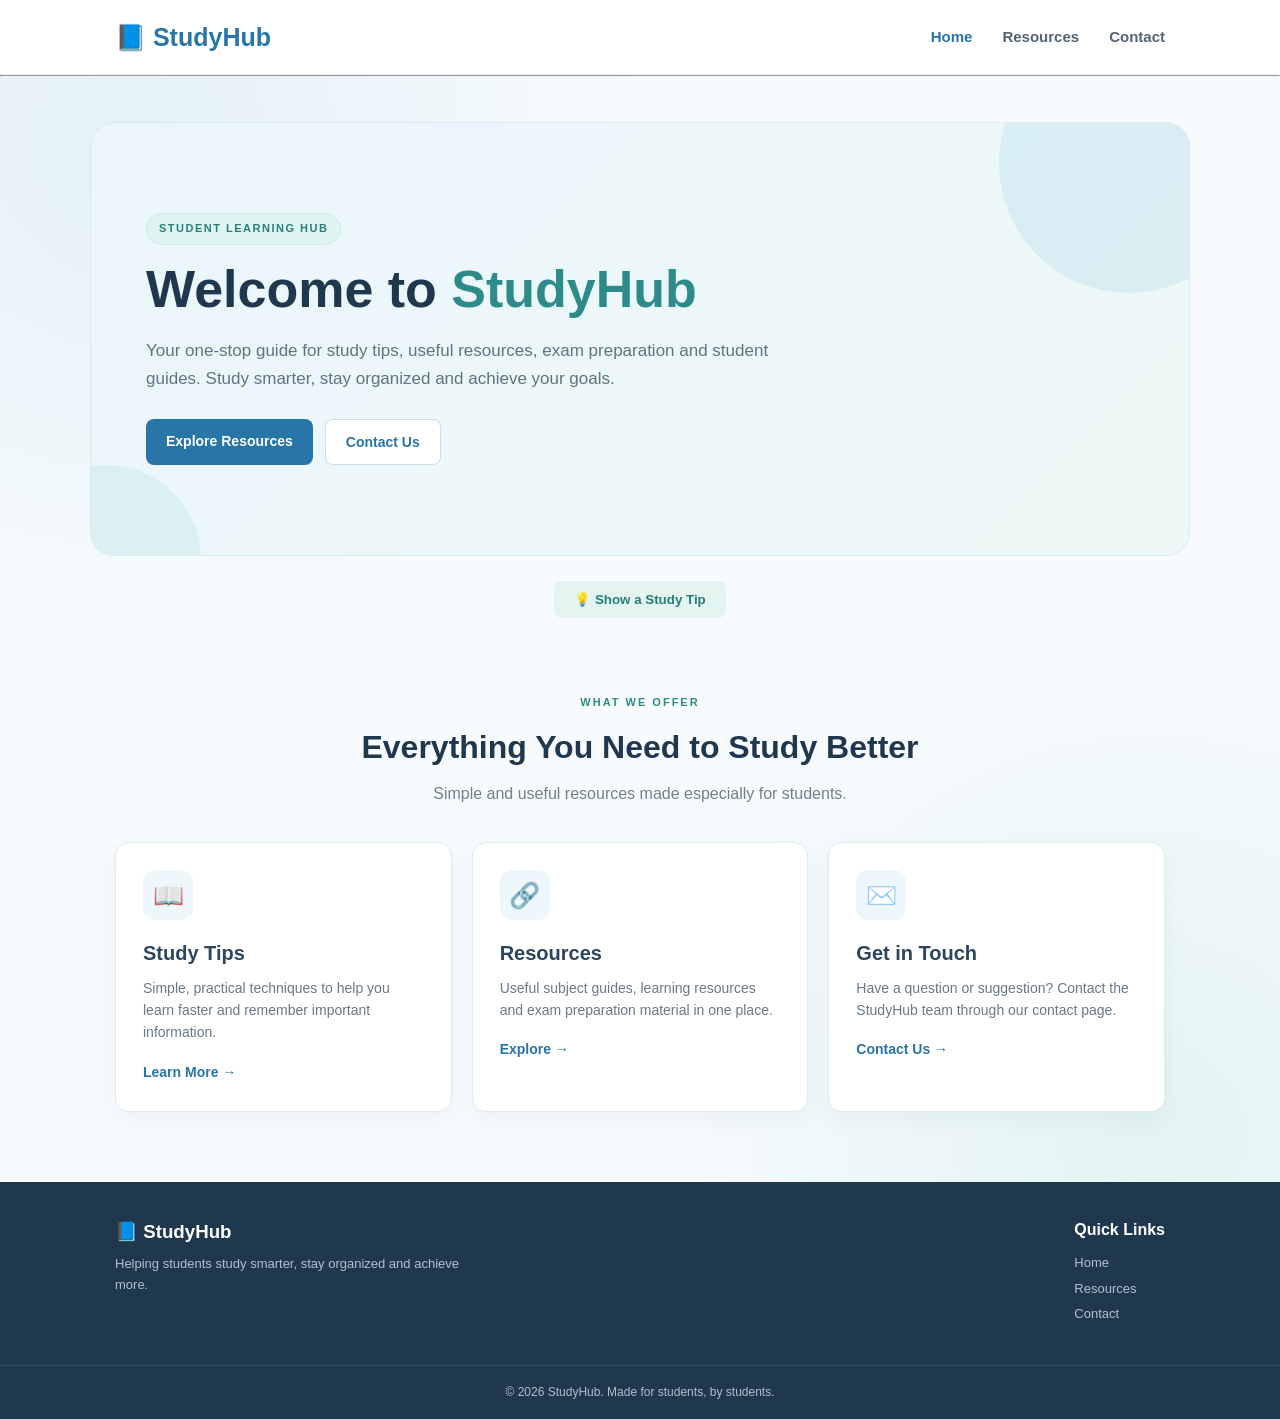
==== index.html @ 86291d68 "Add files via upload" ====
<!DOCTYPE html>
<html lang="en">
<head>
    <meta charset="UTF-8">
    <meta name="viewport" content="width=device-width, initial-scale=1.0">

    <title>StudyHub - Home</title>

    <link rel="stylesheet" href="style.css">
</head>

<body>

    <!-- Header -->
    <header>
        <nav class="navbar">

            <a href="index.html" class="logo">
                📘 StudyHub
            </a>

            <button class="menu-btn" onclick="toggleMenu()">
                ☰
            </button>

            <ul class="nav-links" id="navLinks">
                <li>
                    <a href="index.html" class="active">Home</a>
                </li>

                <li>
                    <a href="resources.html">Resources</a>
                </li>

                <li>
                    <a href="contact.html">Contact</a>
                </li>
            </ul>

        </nav>
    </header>
<hr>

    <!-- Main Content -->
    <main>

        <!-- Hero Section -->
        <section class="hero">

            <div class="hero-content">

                <span class="badge">
                    STUDENT LEARNING HUB
                </span>

                <h1>
                    Welcome to <span>StudyHub</span>
                </h1>

                <p>
                    Your one-stop guide for study tips, useful resources,
                    exam preparation and student guides.
                    Study smarter, stay organized and achieve your goals.
                </p>

                <div class="hero-buttons">

                    <a href="resources.html" class="btn">
                        Explore Resources
                    </a>

                    <a href="contact.html" class="btn outline-btn">
                        Contact Us
                    </a>

                </div>

            </div>

        </section>


        <!-- Study Tip -->
        <section class="tip-section">

            <button class="tip-button" onclick="showTip()">
                💡 Show a Study Tip
            </button>

            <div id="studyTip" class="study-tip">
                <strong>Tip:</strong>
                Study in short 25-minute sessions with 5-minute breaks.
                This can help you stay focused for longer.
            </div>

        </section>


        <!-- Main Topics -->
        <section class="topics">

            <div class="section-heading">
                <span>WHAT WE OFFER</span>

                <h2>
                    Everything You Need to Study Better
                </h2>

                <p>
                    Simple and useful resources made especially for students.
                </p>
            </div>


            <div class="cards">

                <div class="card">

                    <div class="card-icon">
                        📖
                    </div>

                    <h3>
                        Study Tips
                    </h3>

                    <p>
                        Simple, practical techniques to help you learn
                        faster and remember important information.
                    </p>

                    <a href="resources.html">
                        Learn More →
                    </a>

                </div>


                <div class="card">

                    <div class="card-icon">
                        🔗
                    </div>

                    <h3>
                        Resources
                    </h3>

                    <p>
                        Useful subject guides, learning resources and
                        exam preparation material in one place.
                    </p>

                    <a href="resources.html">
                        Explore →
                    </a>

                </div>


                <div class="card">

                    <div class="card-icon">
                        ✉️
                    </div>

                    <h3>
                        Get in Touch
                    </h3>

                    <p>
                        Have a question or suggestion?
                        Contact the StudyHub team through our contact page.
                    </p>

                    <a href="contact.html">
                        Contact Us →
                    </a>

                </div>

            </div>

        </section>

    </main>


    <!-- Footer -->
    <footer>

        <div class="footer-content">

            <div>
                <h3>📘 StudyHub</h3>

                <p>
                    Helping students study smarter,
                    stay organized and achieve more.
                </p>
            </div>

            <div>
                <h4>Quick Links</h4>

                <a href="index.html">Home</a>
                <a href="resources.html">Resources</a>
                <a href="contact.html">Contact</a>
            </div>

        </div>

        <div class="copyright">
            © 2026 StudyHub. Made for students, by students.
        </div>

    </footer>


    <script src="script.js"></script>

</body>
</html>
---- style.css ----
/* ===================================
   STUDYHUB - MAIN CSS
=================================== */


/* Reset */

* {
    margin: 0;
    padding: 0;
    box-sizing: border-box;
}


html {
    scroll-behavior: smooth;
}


body {
    font-family: Arial, Helvetica, sans-serif;

    color: #26384a;

    background:
        radial-gradient(
            circle at 10% 10%,
            rgba(84, 168, 214, 0.12),
            transparent 30%
        ),

        radial-gradient(
            circle at 90% 80%,
            rgba(79, 190, 166, 0.12),
            transparent 30%
        ),

        #f7fbfd;

    min-height: 100vh;

    line-height: 1.6;
}


/* ===================================
   HEADER
=================================== */

header {
    background: rgba(255, 255, 255, 0.94);

    border-bottom: 1px solid #e4edf2;

    position: sticky;

    top: 0;

    z-index: 1000;

    backdrop-filter: blur(10px);
}


.navbar {
    max-width: 1100px;

    margin: auto;

    padding: 17px 25px;

    display: flex;

    align-items: center;

    justify-content: space-between;
}


.logo {
    color: #2875a8;

    text-decoration: none;

    font-size: 25px;

    font-weight: 700;
}


.nav-links {
    display: flex;

    list-style: none;

    gap: 30px;
}


.nav-links a {
    color: #526474;

    text-decoration: none;

    font-size: 15px;

    font-weight: 600;

    transition: 0.25s;
}


.nav-links a:hover,
.nav-links a.active {
    color: #2875a8;
}


.menu-btn {
    display: none;

    border: none;

    background: transparent;

    color: #2875a8;

    font-size: 25px;

    cursor: pointer;
}


/* ===================================
   HERO
=================================== */

.hero {
    max-width: 1100px;

    margin: 45px auto 25px;

    padding: 90px 55px;

    border-radius: 24px;

    background:
        linear-gradient(
            135deg,
            #eaf6fc,
            #edf9f6
        );

    border: 1px solid #dcebf1;

    position: relative;

    overflow: hidden;
}


.hero::before {
    content: "";

    width: 260px;

    height: 260px;

    background: rgba(79, 166, 210, 0.12);

    border-radius: 50%;

    position: absolute;

    right: -70px;

    top: -90px;
}


.hero::after {
    content: "";

    width: 190px;

    height: 190px;

    background: rgba(71, 179, 156, 0.10);

    border-radius: 50%;

    position: absolute;

    left: -80px;

    bottom: -100px;
}


.hero-content {
    max-width: 700px;

    position: relative;

    z-index: 2;
}


.badge {
    display: inline-block;

    color: #287e7b;

    background: #e0f4f1;

    border: 1px solid #cceae6;

    padding: 6px 12px;

    border-radius: 50px;

    font-size: 11px;

    letter-spacing: 1.5px;

    font-weight: 700;

    margin-bottom: 15px;
}


.hero h1 {
    color: #20384e;

    font-size: 52px;

    line-height: 1.15;

    margin-bottom: 18px;
}


.hero h1 span {
    color: #2d8c89;
}


.hero p {
    color: #617282;

    font-size: 17px;

    max-width: 650px;

    margin-bottom: 27px;
}


.hero-buttons {
    display: flex;

    gap: 12px;

    flex-wrap: wrap;
}


/* ===================================
   BUTTONS
=================================== */

.btn {
    display: inline-block;

    background: #2875a8;

    color: white;

    text-decoration: none;

    border: none;

    padding: 11px 20px;

    border-radius: 8px;

    font-size: 14px;

    font-weight: 700;

    cursor: pointer;

    transition: 0.25s;
}


.btn:hover {
    background: #205f8b;

    transform: translateY(-2px);
}


.outline-btn {
    color: #2875a8;

    background: white;

    border: 1px solid #cbdfe9;
}


.outline-btn:hover {
    color: #2875a8;

    background: #f1f8fb;
}


/* ===================================
   STUDY TIP
=================================== */

.tip-section {
    max-width: 1100px;

    margin: 25px auto;

    padding: 0 25px;

    text-align: center;
}


.tip-button {
    border: none;

    background: #e3f4f1;

    color: #277d79;

    padding: 11px 20px;

    border-radius: 8px;

    font-weight: 700;

    cursor: pointer;

    transition: 0.25s;
}


.tip-button:hover {
    background: #d4ebe8;

    transform: translateY(-2px);
}


.study-tip {
    display: none;

    max-width: 650px;

    margin: 17px auto 0;

    padding: 14px 18px;

    background: white;

    border: 1px solid #d9ebe9;

    border-left: 4px solid #42a5a0;

    border-radius: 8px;

    color: #52706e;

    text-align: left;
}


.study-tip.show {
    display: block;
}


/* ===================================
   SECTION HEADINGS
=================================== */

.topics {
    max-width: 1100px;

    margin: 70px auto;

    padding: 0 25px;
}


.section-heading {
    text-align: center;

    max-width: 650px;

    margin: auto auto 35px;
}


.section-heading span {
    color: #2d8c89;

    font-size: 11px;

    letter-spacing: 2px;

    font-weight: 700;
}


.section-heading h2 {
    color: #20384e;

    font-size: 32px;

    margin: 8px 0;
}


.section-heading p {
    color: #71808e;
}


/* ===================================
   CARDS
=================================== */

.cards {
    display: grid;

    grid-template-columns: repeat(3, 1fr);

    gap: 20px;
}


.card {
    background: white;

    border: 1px solid #e1eaf0;

    border-radius: 14px;

    padding: 27px;

    box-shadow:
        0 7px 22px rgba(45, 80, 105, 0.06);

    transition: 0.25s;
}


.card:hover {
    transform: translateY(-5px);

    box-shadow:
        0 12px 30px rgba(45, 80, 105, 0.10);
}


.card-icon {
    width: 50px;

    height: 50px;

    display: flex;

    align-items: center;

    justify-content: center;

    background: #eef7fb;

    border-radius: 12px;

    font-size: 25px;

    margin-bottom: 17px;
}


.card h3 {
    color: #2b465e;

    font-size: 20px;

    margin-bottom: 8px;
}


.card p {
    color: #687987;

    font-size: 14px;

    margin-bottom: 15px;
}


.card a {
    color: #2875a8;

    text-decoration: none;

    font-size: 14px;

    font-weight: 700;
}


/* ===================================
   PAGE HEADING
=================================== */

.page-heading {
    max-width: 750px;

    margin: 65px auto 45px;

    padding: 0 25px;

    text-align: center;
}


.page-heading h1 {
    color: #20384e;

    font-size: 43px;

    margin-bottom: 12px;
}


.page-heading p {
    color: #687987;

    font-size: 16px;
}


/* ===================================
   RESOURCES PAGE
=================================== */

.resources {
    max-width: 1100px;

    margin: auto;

    padding: 0 25px 70px;
}


.resource-grid {
    display: grid;

    grid-template-columns: repeat(3, 1fr);

    gap: 20px;
}


.resource-card {
    background: white;

    border: 1px solid #e1eaf0;

    border-radius: 14px;

    padding: 27px;

    box-shadow:
        0 7px 22px rgba(45, 80, 105, 0.06);

    transition: 0.25s;
}


.resource-card:hover {
    transform: translateY(-5px);

    box-shadow:
        0 12px 30px rgba(45, 80, 105, 0.10);
}


.resource-card h2 {
    color: #2b465e;

    font-size: 20px;

    margin-bottom: 8px;
}


.resource-card p {
    color: #687987;

    font-size: 14px;

    margin-bottom: 15px;
}


.resource-card ul {
    padding-left: 19px;

    color: #5e7080;

    font-size: 14px;
}


.resource-card li {
    margin-bottom: 5px;
}


/* ===================================
   CONTACT PAGE
=================================== */

.contact-area {
    max-width: 1000px;

    margin: auto;

    padding: 0 25px 70px;

    display: grid;

    grid-template-columns: 1fr 1fr;

    gap: 22px;
}


.about-card,
.form-card {
    background: white;

    border: 1px solid #e1eaf0;

    border-radius: 14px;

    padding: 30px;

    box-shadow:
        0 7px 22px rgba(45, 80, 105, 0.06);
}


.about-card h2,
.form-card h2 {
    color: #2b465e;

    font-size: 23px;

    margin-bottom: 12px;
}


.about-card p {
    color: #687987;

    font-size: 14px;

    margin-bottom: 15px;
}


.about-item {
    background: #f4f9fb;

    color: #526a7b;

    border-radius: 8px;

    padding: 10px 13px;

    margin-top: 9px;

    font-size: 14px;
}


/* ===================================
   FORM
=================================== */

.form-card label {
    display: block;

    color: #40576a;

    font-weight: 700;

    font-size: 14px;

    margin: 15px 0 6px;
}


.form-card input,
.form-card textarea {
    width: 100%;

    border: 1px solid #d5e1e8;

    border-radius: 7px;

    padding: 11px;

    font-family: inherit;

    font-size: 14px;

    outline: none;
}


.form-card input:focus,
.form-card textarea:focus {
    border-color: #55a4c9;

    box-shadow:
        0 0 0 3px rgba(85, 164, 201, 0.10);
}


.form-card textarea {
    resize: vertical;

    margin-bottom: 15px;
}


#formMessage {
    margin-top: 12px;

    font-size: 14px;

    font-weight: 700;
}


/* ===================================
   FOOTER
=================================== */

footer {
    background: #20384e;

    color: #d9e5ed;

    margin-top: 30px;
}


.footer-content {
    max-width: 1100px;

    margin: auto;

    padding: 35px 25px;

    display: flex;

    justify-content: space-between;

    gap: 30px;
}


.footer-content h3 {
    color: white;

    margin-bottom: 7px;
}


.footer-content h4 {
    color: white;

    margin-bottom: 10px;
}


.footer-content p {
    max-width: 380px;

    color: #afc0cd;

    font-size: 13px;
}


.footer-content a {
    display: block;

    color: #afc0cd;

    text-decoration: none;

    font-size: 13px;

    margin-bottom: 5px;
}


.footer-content a:hover {
    color: white;
}


.copyright {
    border-top: 1px solid rgba(255,255,255,0.1);

    text-align: center;

    padding: 17px;

    color: #aebfca;

    font-size: 12px;
}


/* ===================================
   RESPONSIVE
=================================== */

@media (max-width: 800px) {

    .menu-btn {
        display: block;
    }


    .nav-links {
        display: none;

        position: absolute;

        top: 67px;

        left: 0;

        right: 0;

        background: white;

        flex-direction: column;

        gap: 0;

        border-bottom: 1px solid #e2eaf0;
    }


    .nav-links.show {
        display: flex;
    }


    .nav-links li {
        text-align: center;

        padding: 14px;

        border-top: 1px solid #edf1f4;
    }


    .hero {
        margin: 25px 15px;

        padding: 60px 25px;
    }


    .hero h1 {
        font-size: 38px;
    }


    .cards,
    .resource-grid,
    .contact-area {
        grid-template-columns: 1fr;
    }


    .topics {
        margin-top: 50px;
    }


    .page-heading h1 {
        font-size: 35px;
    }


    .footer-content {
        flex-direction: column;
    }

}


@media (max-width: 450px) {

    .navbar {
        padding: 15px 18px;
    }


    .logo {
        font-size: 22px;
    }


    .hero h1 {
        font-size: 32px;
    }


    .hero p {
        font-size: 15px;
    }


    .hero-buttons {
        flex-direction: column;
    }


    .hero-buttons .btn {
        width: 100%;

        text-align: center;
    }

}
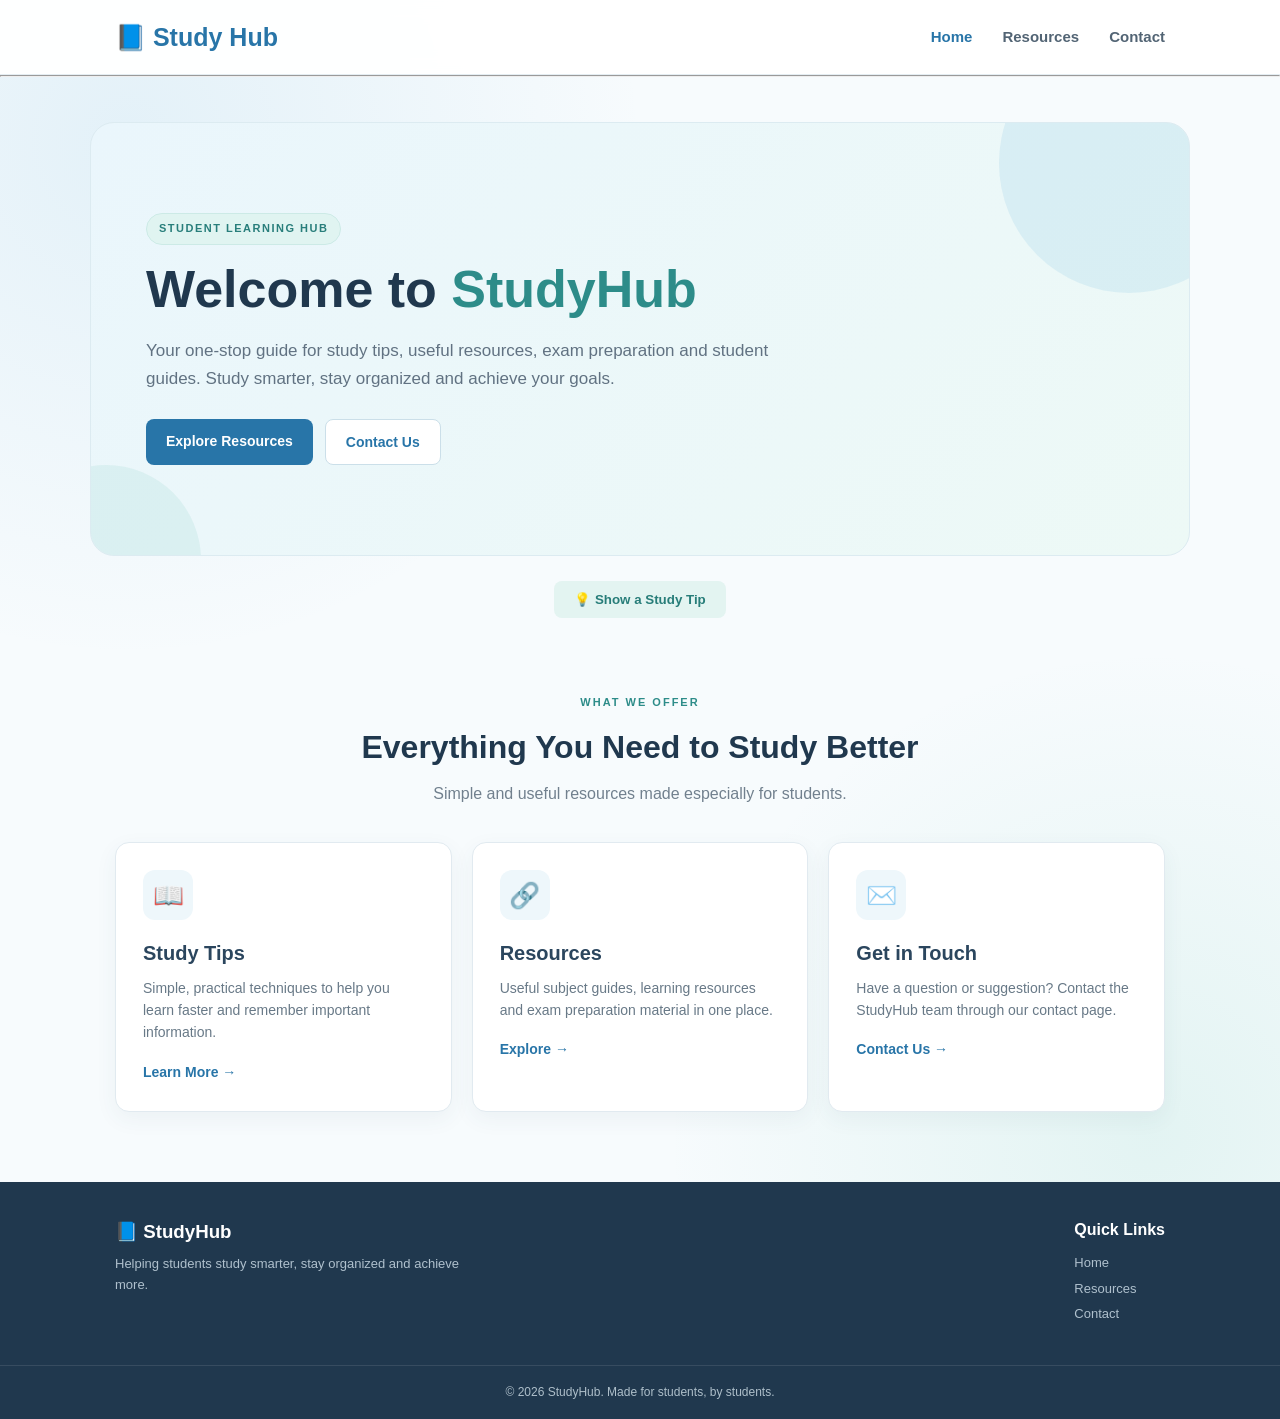
==== commit 772bd652: "Fix HTML encoding issues in index.html" ====
--- a/index.html
+++ b/index.html
@@ -16,7 +16,7 @@
         <nav class="navbar">
 
             <a href="index.html" class="logo">
-                📘 StudyHub
+                📘 Study Hub
             </a>
 
             <button class="menu-btn" onclick="toggleMenu()">
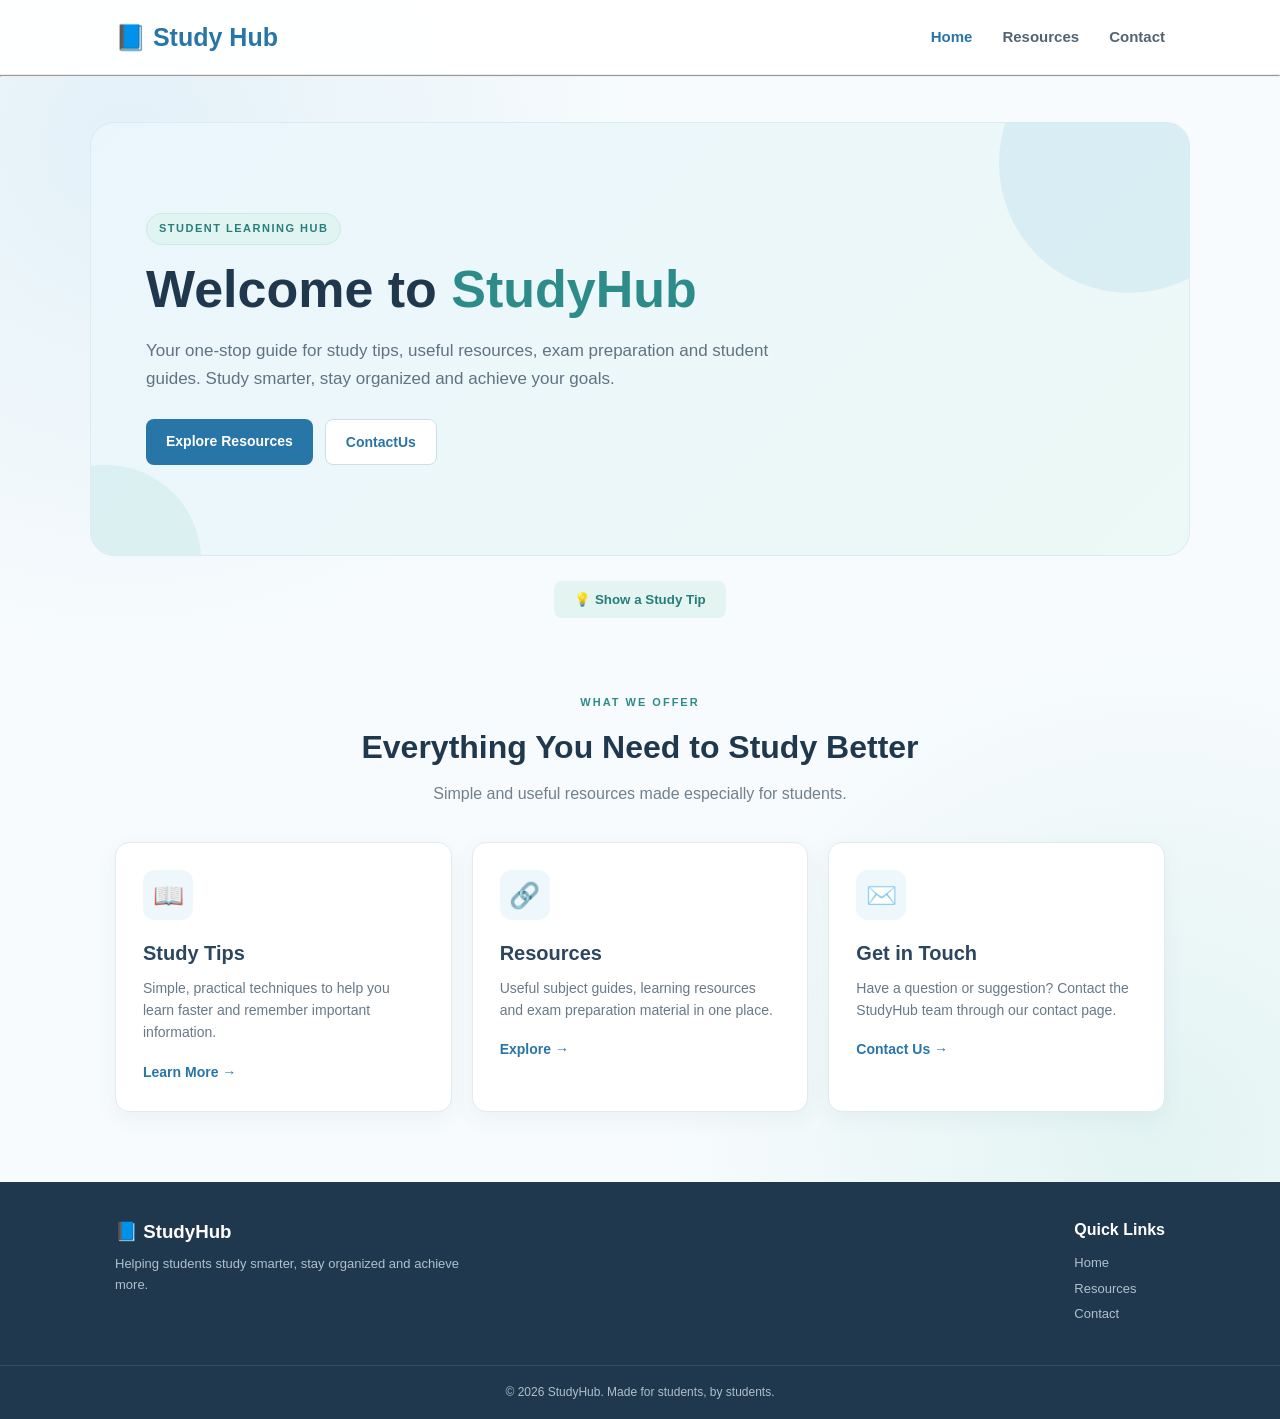
==== commit db30177a: "Fix HTML encoding issues in index.html" ====
--- a/index.html
+++ b/index.html
@@ -70,7 +70,7 @@
                     </a>
 
                     <a href="contact.html" class="btn outline-btn">
-                        Contact Us
+                        ContactUs
                     </a>
 
                 </div>
